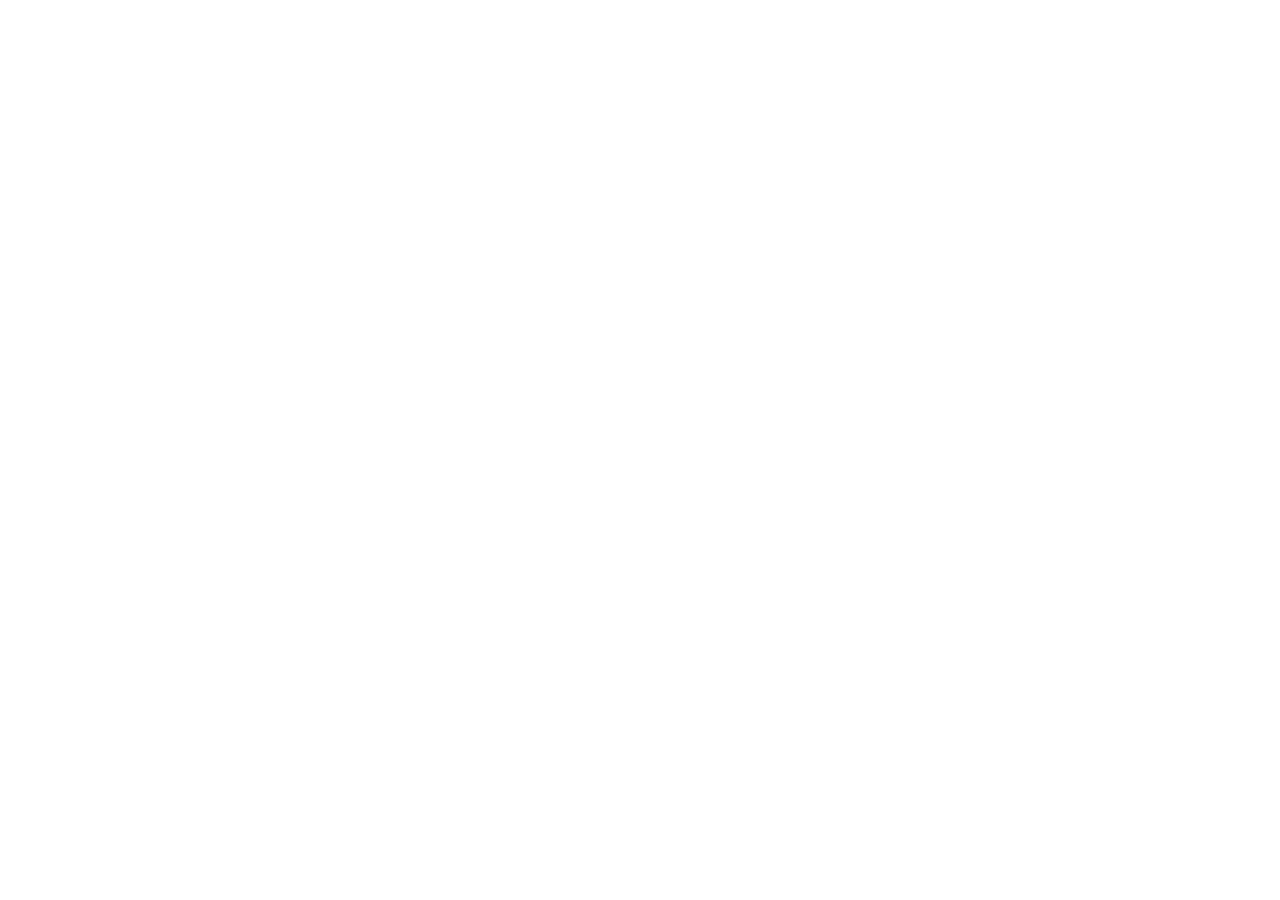
==== docs/index.html @ 136b8505 "public folder" ====
<!DOCTYPE html>
<html lang="en">

<head>
  <meta charset="UTF-8">
  <meta name="viewport" content="width=device-width, initial-scale=1.0">
  <meta http-equiv="refresh" content="0;URL='https://play.google.com/apps/testing/com.byodns'" />
  <title>BYODNS</title>
</head>

<body>BYODNS</body>

</html>
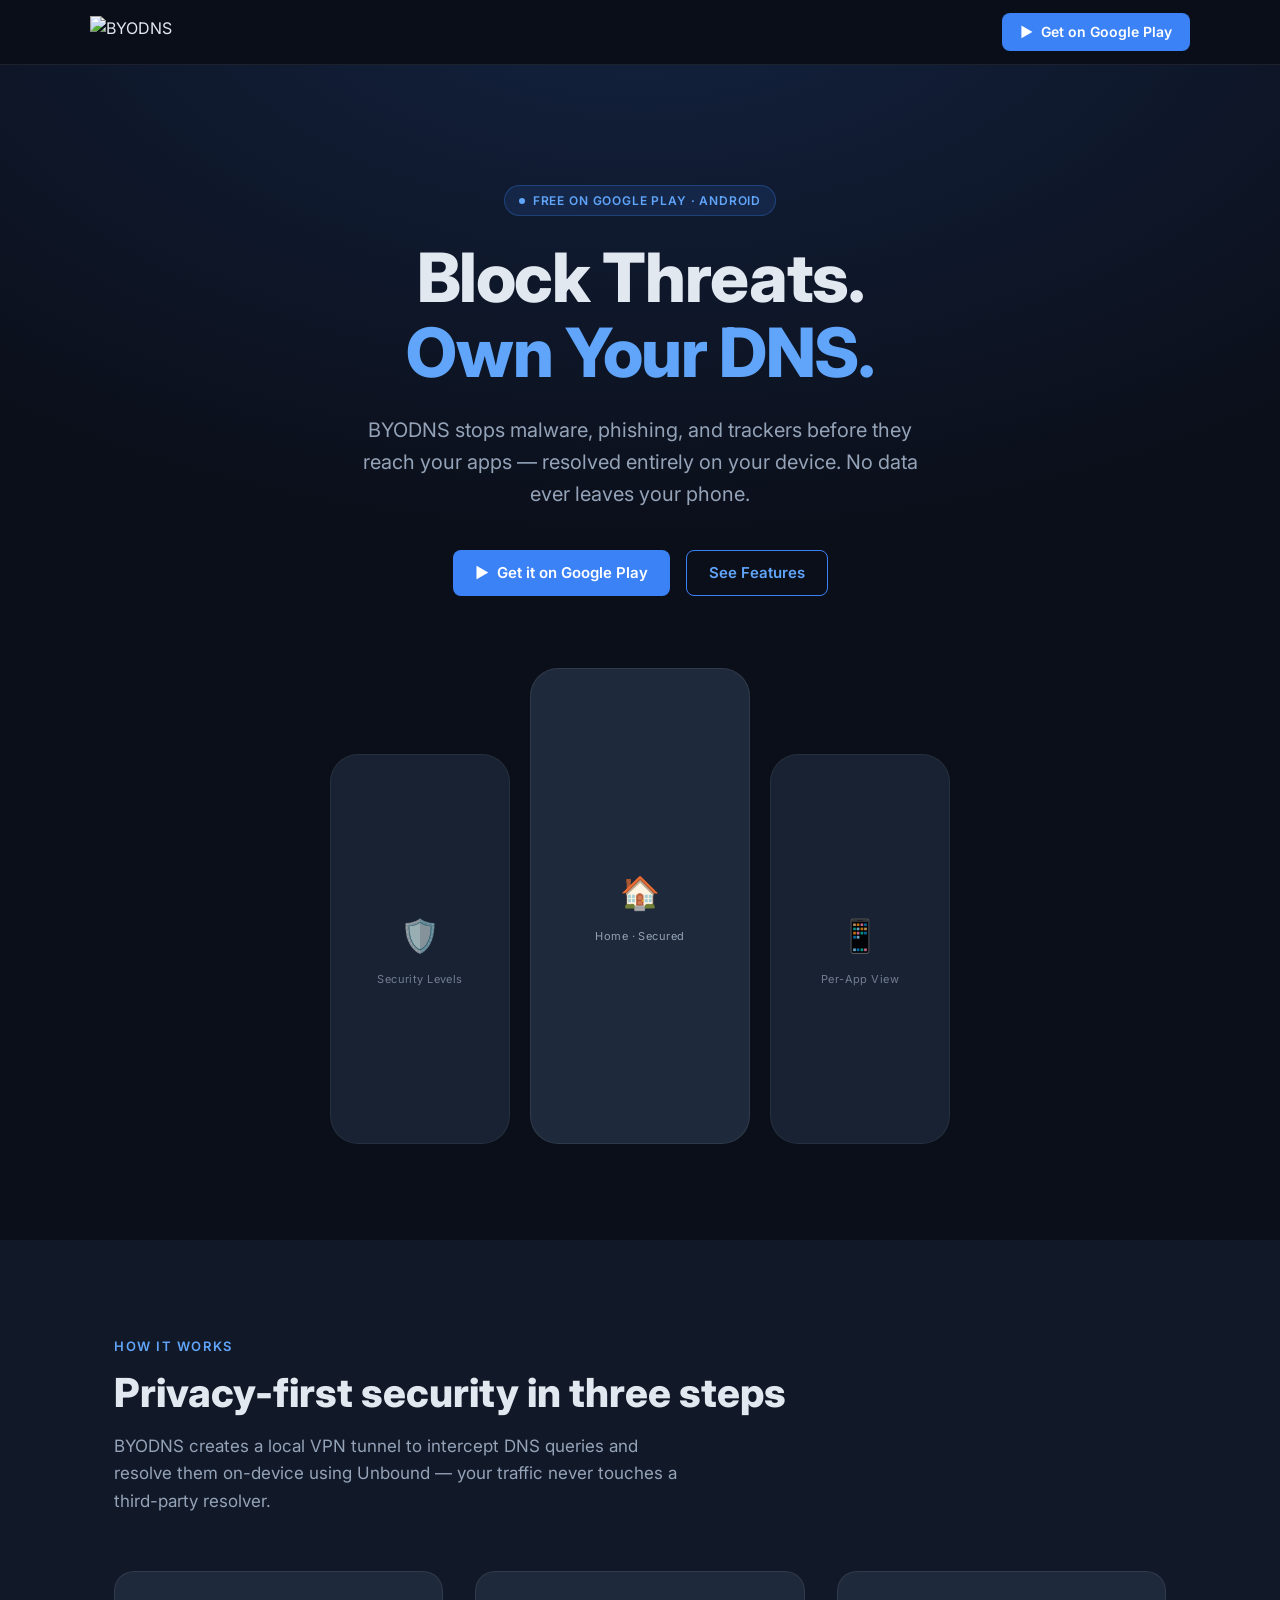
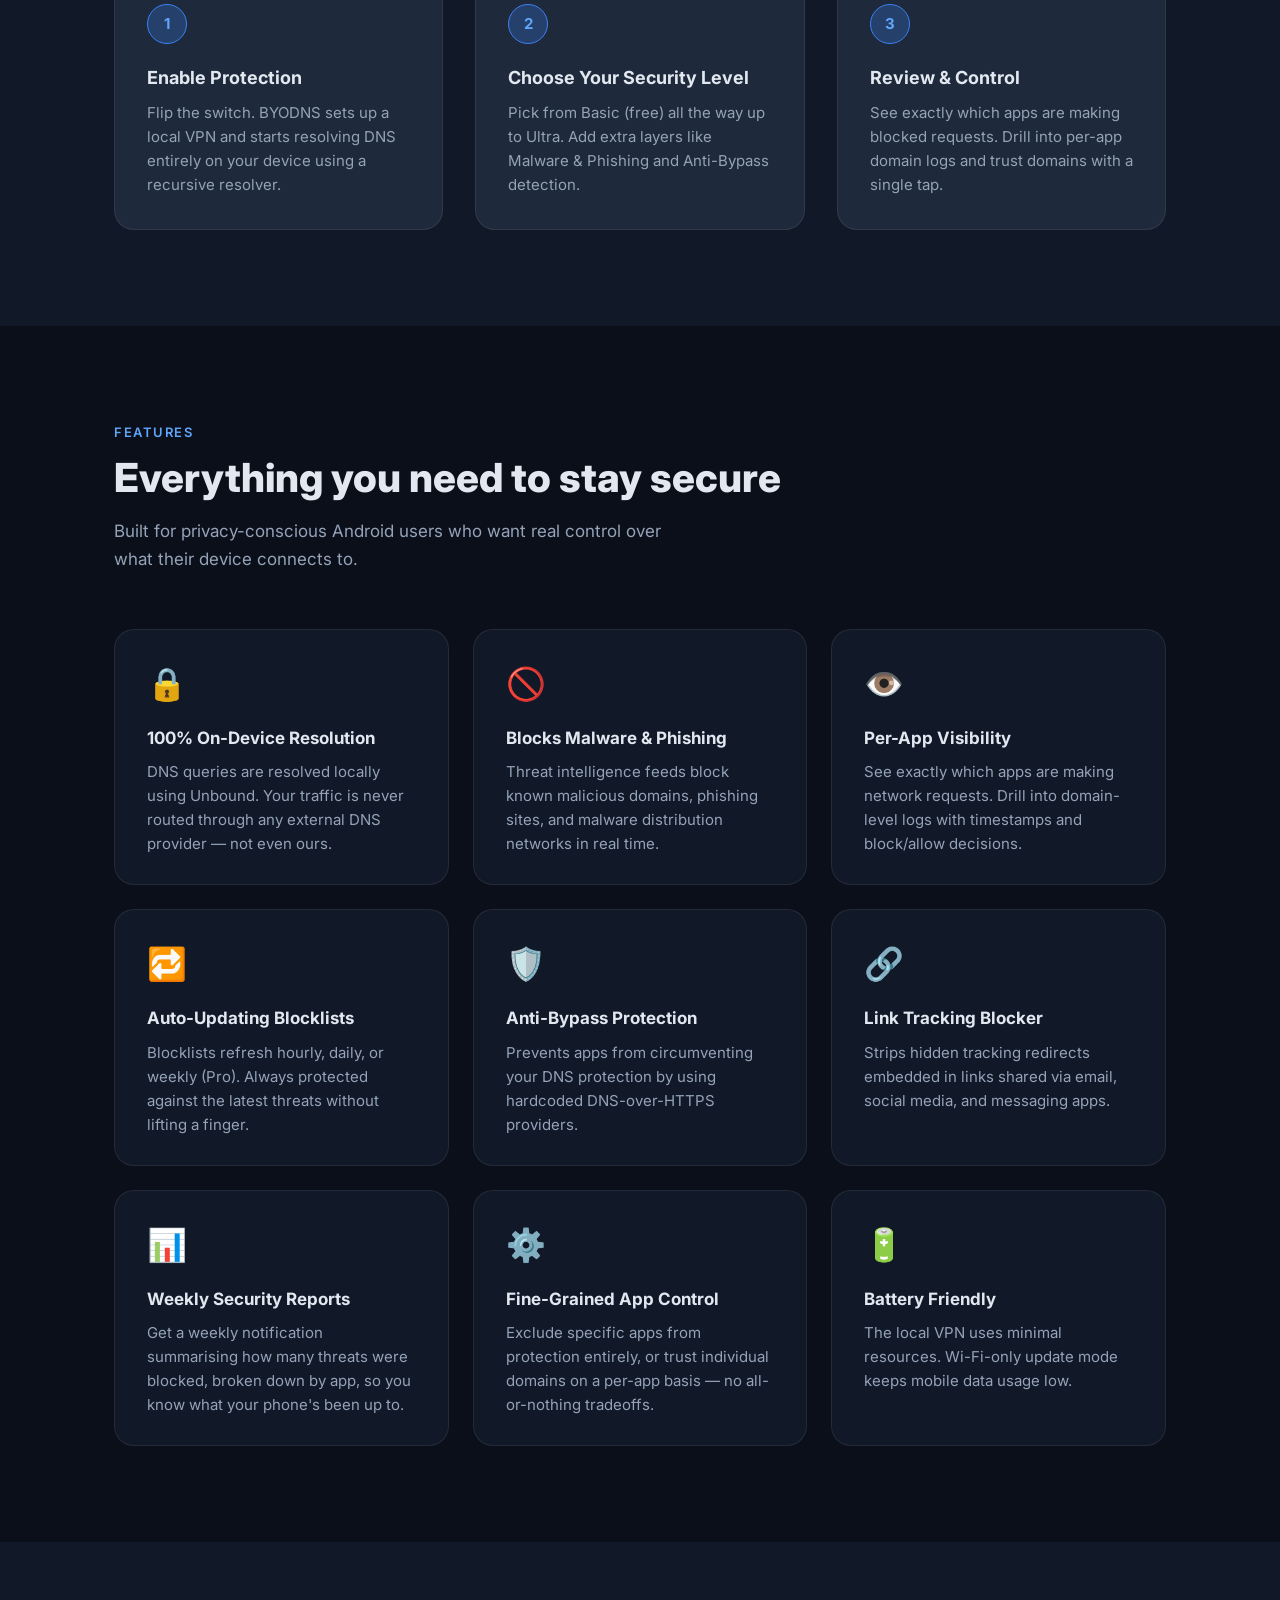
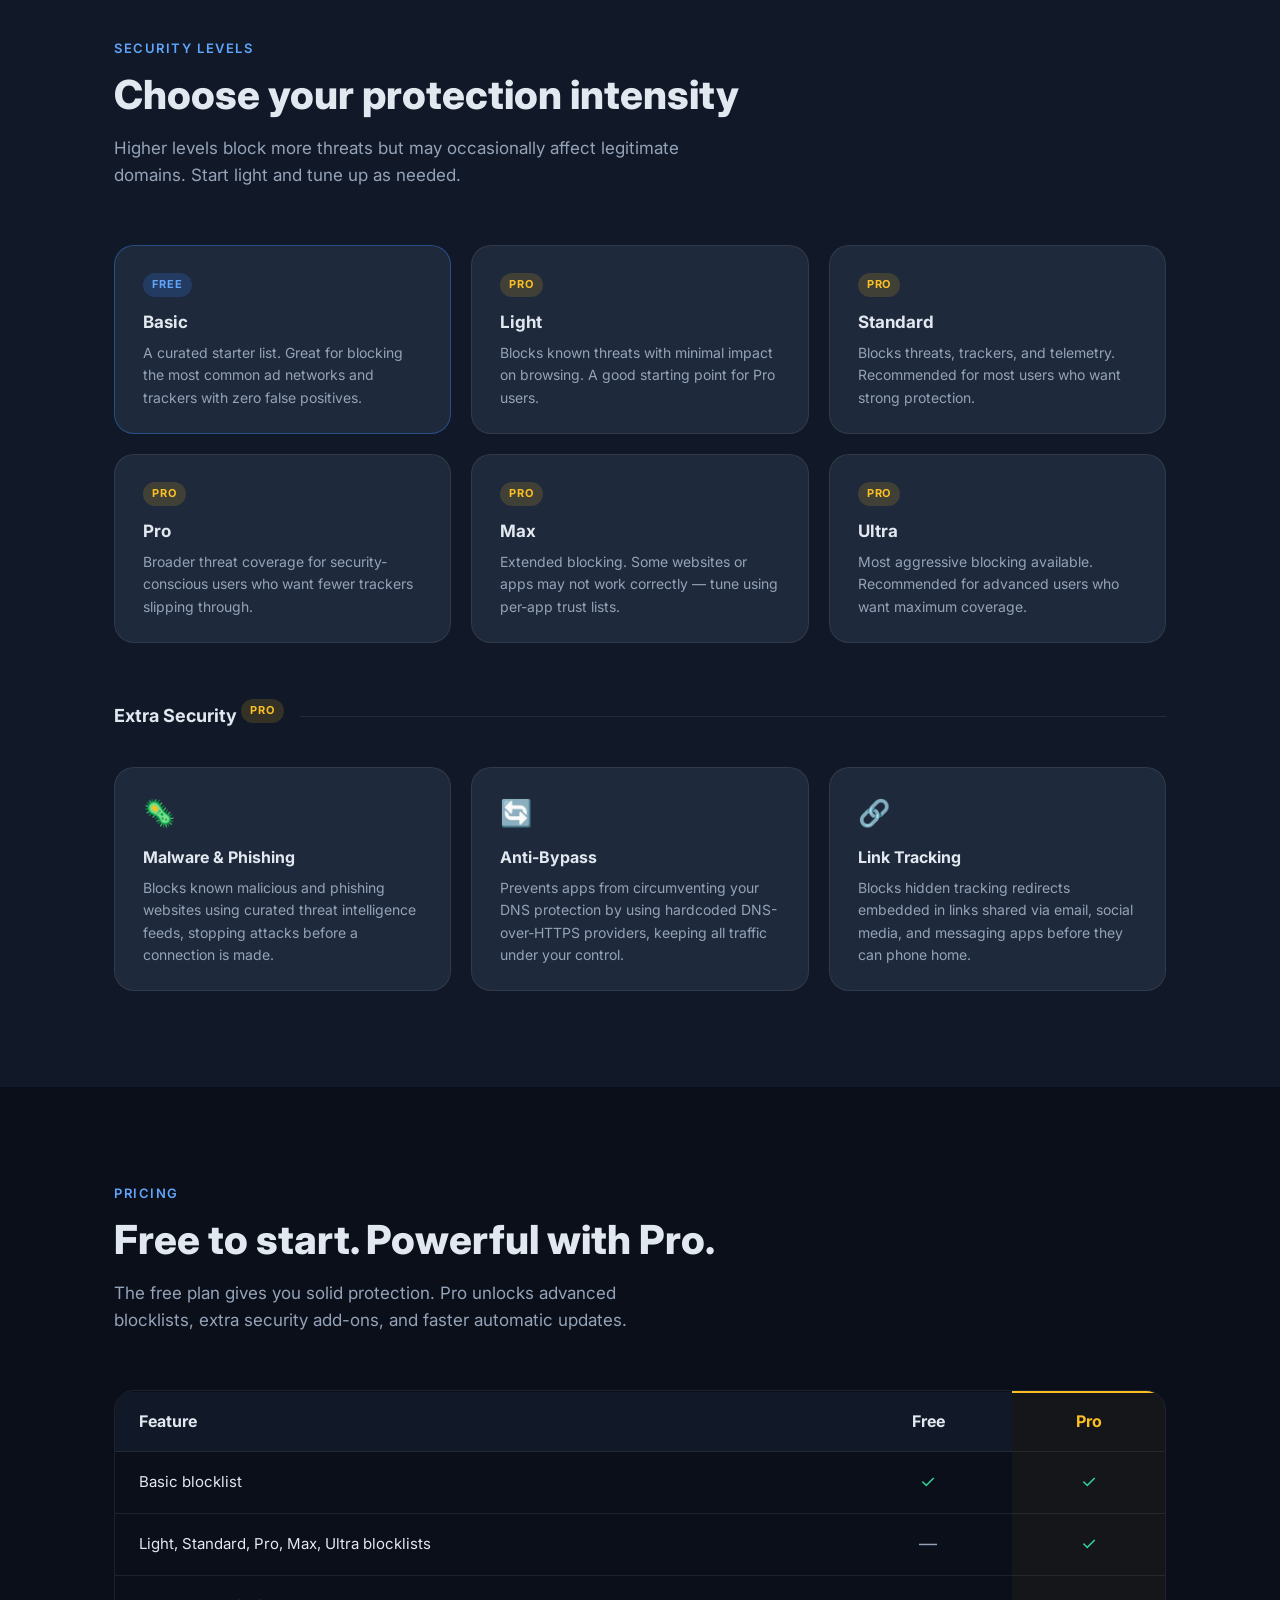
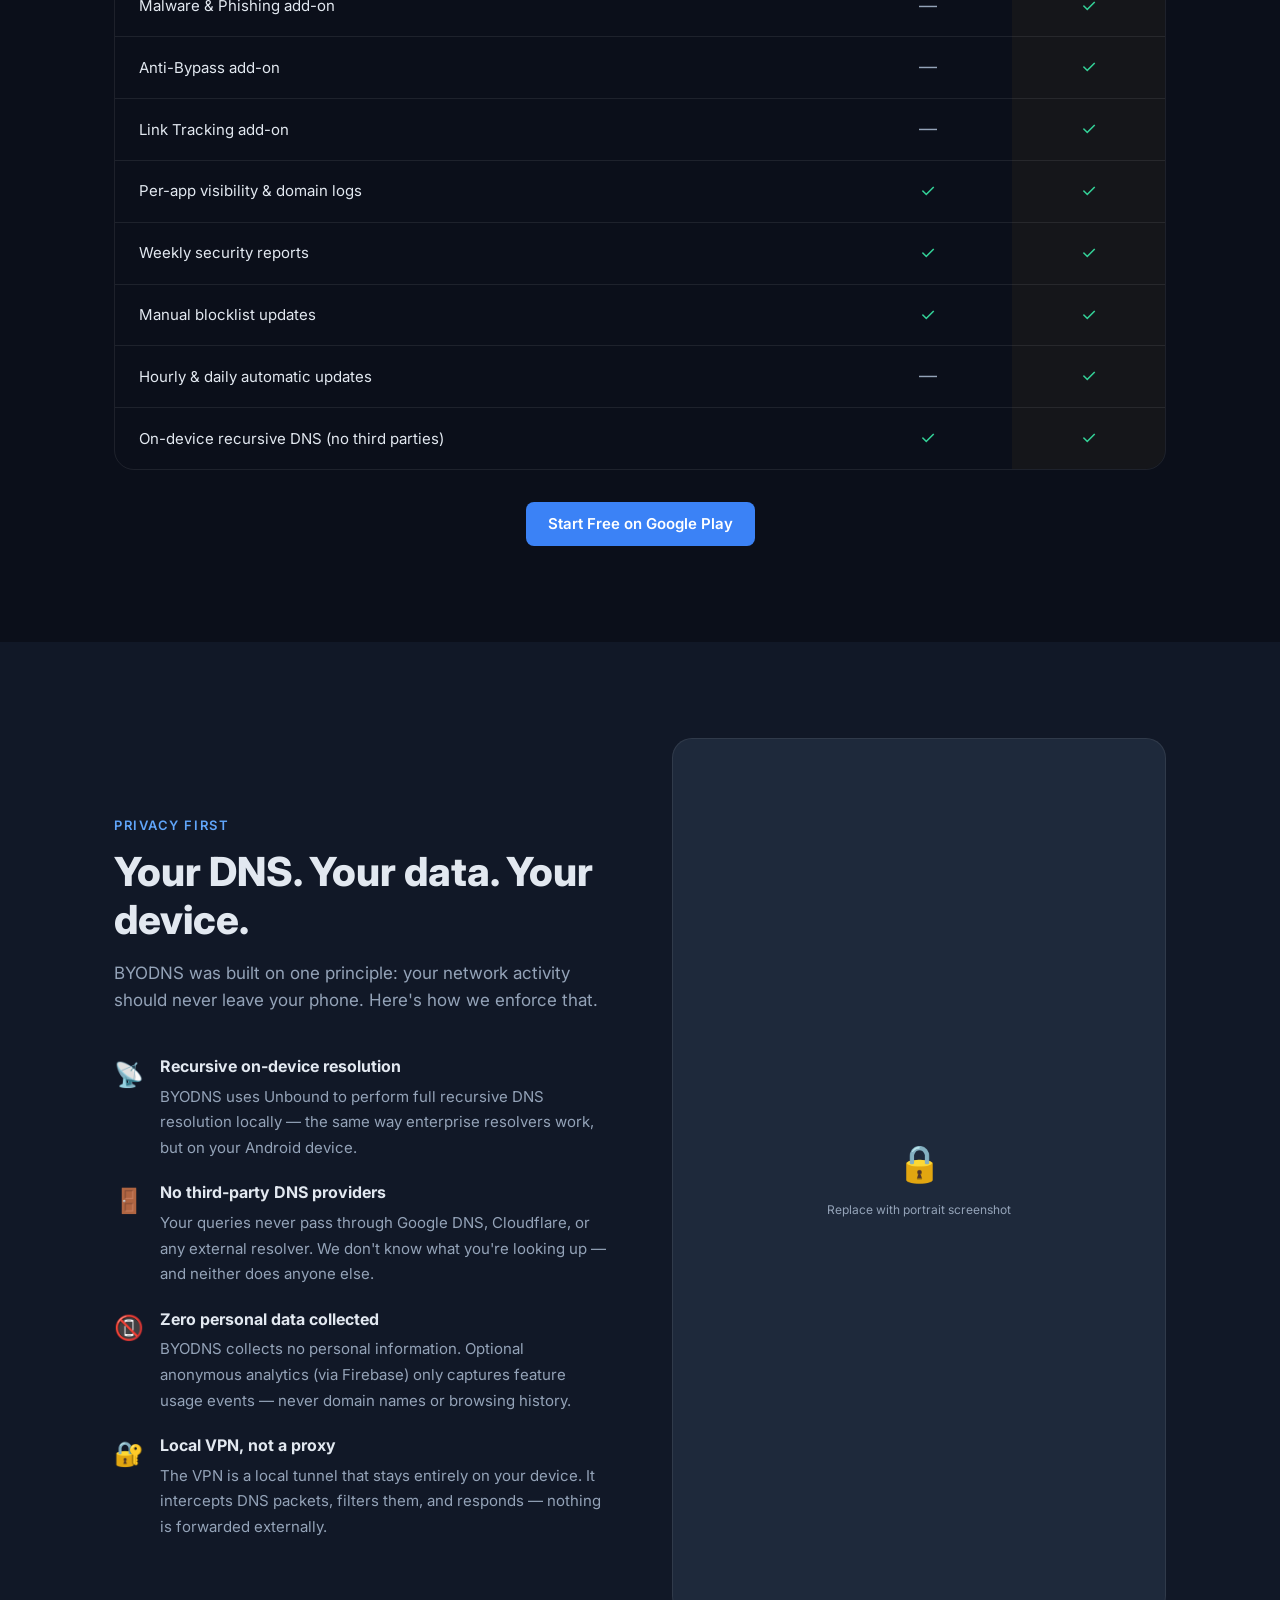
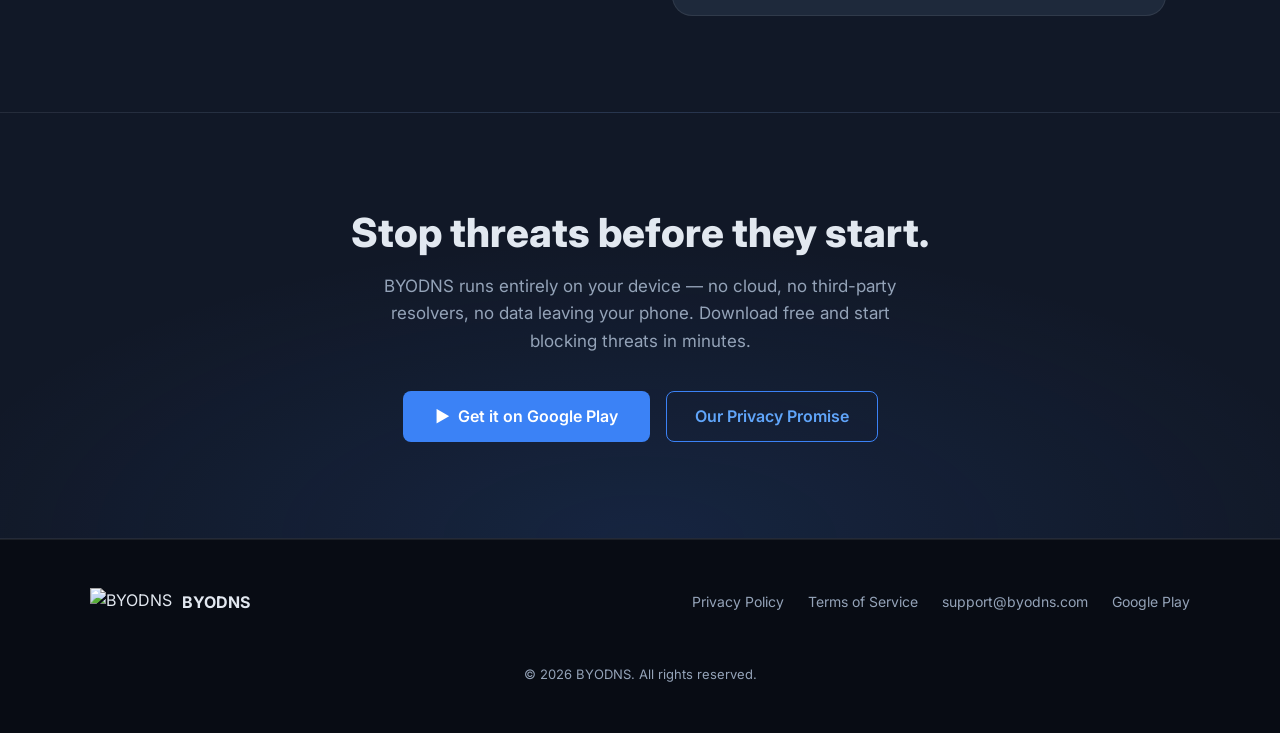
==== commit 303a3b7b: "convert txt to html" ====
--- a/docs/index.html
+++ b/docs/index.html
@@ -2,12 +2,1114 @@
 <html lang="en">
 
 <head>
-  <meta charset="UTF-8">
-  <meta name="viewport" content="width=device-width, initial-scale=1.0">
-  <meta http-equiv="refresh" content="0;URL='https://play.google.com/apps/testing/com.byodns'" />
-  <title>BYODNS</title>
+  <meta charset="UTF-8" />
+  <meta name="viewport" content="width=device-width, initial-scale=1.0" />
+  <title>BYODNS — On-Device DNS Security for Android</title>
+  <meta name="description"
+    content="BYODNS stops malware, phishing, and trackers before they reach your apps — using a fully on-device recursive DNS resolver. No data ever leaves your phone." />
+  <link rel="canonical" href="https://www.byodns.com/" />
+
+  <!-- Open Graph -->
+  <meta property="og:type" content="website" />
+  <meta property="og:url" content="https://www.byodns.com/" />
+  <meta property="og:title" content="BYODNS — On-Device DNS Security for Android" />
+  <meta property="og:description"
+    content="Block malware, phishing, and trackers directly on your device. No third-party DNS. No data leaves your phone." />
+  <meta property="og:image" content="https://www.byodns.com/byodns-icon.svg" />
+
+  <!-- Favicon -->
+  <link rel="icon" href="byodns-icon.svg" type="image/svg+xml" />
+
+  <link rel="preconnect" href="https://fonts.googleapis.com" />
+  <link rel="preconnect" href="https://fonts.gstatic.com" crossorigin />
+  <link href="https://fonts.googleapis.com/css2?family=Inter:wght@400;500;600;700;800&display=swap" rel="stylesheet" />
+  <style>
+    /* RESET & BASE */
+    *,
+    *::before,
+    *::after {
+      box-sizing: border-box;
+      margin: 0;
+      padding: 0;
+    }
+
+    html {
+      scroll-behavior: smooth;
+    }
+
+    body {
+      font-family: 'Inter', sans-serif;
+      background: #0b0f1a;
+      color: #e2e8f0;
+      line-height: 1.6;
+    }
+
+    a {
+      color: inherit;
+      text-decoration: none;
+    }
+
+    img {
+      display: block;
+      max-width: 100%;
+    }
+
+    /* TOKENS */
+    :root {
+      --accent: #3b82f6;
+      --accent-light: #60a5fa;
+      --accent-glow: rgba(59, 130, 246, 0.25);
+      --surface: #111827;
+      --surface2: #1e293b;
+      --border: rgba(255, 255, 255, 0.08);
+      --text-muted: #94a3b8;
+      --radius: 12px;
+      --radius-lg: 20px;
+    }
+
+    /* LAYOUT */
+    .container {
+      max-width: 1100px;
+      margin: 0 auto;
+      padding: 0 24px;
+    }
+
+    section {
+      padding: 96px 0;
+    }
+
+    .section-label {
+      font-size: 13px;
+      font-weight: 600;
+      letter-spacing: .12em;
+      text-transform: uppercase;
+      color: var(--accent-light);
+      margin-bottom: 12px;
+    }
+
+    h2 {
+      font-size: clamp(28px, 4vw, 40px);
+      font-weight: 800;
+      line-height: 1.2;
+      margin-bottom: 16px;
+    }
+
+    .section-desc {
+      font-size: 17px;
+      color: var(--text-muted);
+      max-width: 580px;
+      margin-bottom: 56px;
+    }
+
+    /* NAV */
+    nav {
+      position: sticky;
+      top: 0;
+      z-index: 100;
+      background: rgba(11, 15, 26, 0.85);
+      backdrop-filter: blur(12px);
+      border-bottom: 1px solid var(--border);
+      padding: 0 24px;
+    }
+
+    .nav-inner {
+      max-width: 1100px;
+      margin: 0 auto;
+      display: flex;
+      align-items: center;
+      justify-content: space-between;
+      height: 64px;
+    }
+
+    .nav-logo {
+      display: flex;
+      align-items: center;
+      gap: 10px;
+    }
+
+    .nav-logo img {
+      height: 32px;
+    }
+
+    .nav-logo span {
+      font-size: 18px;
+      font-weight: 700;
+      letter-spacing: -.01em;
+    }
+
+    .btn {
+      display: inline-flex;
+      align-items: center;
+      gap: 8px;
+      padding: 10px 22px;
+      border-radius: 8px;
+      font-size: 15px;
+      font-weight: 600;
+      transition: opacity .15s, transform .15s;
+      cursor: pointer;
+      border: none;
+    }
+
+    .btn:hover {
+      opacity: .88;
+      transform: translateY(-1px);
+    }
+
+    .btn-primary {
+      background: var(--accent);
+      color: #fff;
+    }
+
+    .btn-outline {
+      background: transparent;
+      color: var(--accent-light);
+      border: 1.5px solid var(--accent);
+    }
+
+    /* HERO */
+    #hero {
+      padding: 120px 0 96px;
+      text-align: center;
+      background: radial-gradient(ellipse 80% 50% at 50% -10%, rgba(59, 130, 246, .18), transparent);
+    }
+
+    .hero-badge {
+      display: inline-flex;
+      align-items: center;
+      gap: 8px;
+      background: rgba(59, 130, 246, .12);
+      border: 1px solid rgba(59, 130, 246, .3);
+      color: var(--accent-light);
+      border-radius: 999px;
+      font-size: 12px;
+      font-weight: 600;
+      letter-spacing: .07em;
+      text-transform: uppercase;
+      padding: 5px 14px;
+      margin-bottom: 24px;
+    }
+
+    .hero-badge .dot {
+      width: 6px;
+      height: 6px;
+      border-radius: 50%;
+      background: var(--accent-light);
+      flex-shrink: 0;
+    }
+
+    #hero h1 {
+      font-size: clamp(38px, 6vw, 68px);
+      font-weight: 800;
+      line-height: 1.1;
+      letter-spacing: -.02em;
+      margin-bottom: 24px;
+    }
+
+    #hero h1 span {
+      color: var(--accent-light);
+    }
+
+    #hero .hero-sub {
+      font-size: clamp(16px, 2vw, 20px);
+      color: var(--text-muted);
+      max-width: 560px;
+      margin: 0 auto 40px;
+    }
+
+    .hero-ctas {
+      display: flex;
+      gap: 16px;
+      justify-content: center;
+      flex-wrap: wrap;
+      margin-bottom: 72px;
+    }
+
+    /* Hero phone strip */
+    .hero-phones {
+      display: flex;
+      gap: 20px;
+      justify-content: center;
+      align-items: flex-end;
+      flex-wrap: wrap;
+    }
+
+    .hero-phone {
+      background: var(--surface2);
+      border: 1px solid var(--border);
+      border-radius: 28px;
+      display: flex;
+      flex-direction: column;
+      align-items: center;
+      justify-content: center;
+      gap: 10px;
+      transition: transform .25s, border-color .25s;
+      overflow: hidden;
+    }
+
+    .hero-phone:hover {
+      transform: translateY(-8px);
+      border-color: rgba(59, 130, 246, .45);
+    }
+
+    /* Centre phone is taller / more prominent */
+    .hero-phone.main {
+      width: 220px;
+      aspect-ratio: 9/19.5;
+    }
+
+    .hero-phone.side {
+      width: 180px;
+      aspect-ratio: 9/19.5;
+      opacity: .75;
+    }
+
+    .hero-phone .ph-icon {
+      font-size: 32px;
+    }
+
+    .hero-phone .ph-label {
+      font-size: 11px;
+      color: var(--text-muted);
+      letter-spacing: .04em;
+    }
+
+    @media (max-width: 640px) {
+      .hero-phone.side {
+        display: none;
+      }
+
+      .hero-phone.main {
+        width: 200px;
+      }
+    }
+
+    /* HOW IT WORKS */
+    #how {
+      background: var(--surface);
+    }
+
+    .steps {
+      display: grid;
+      grid-template-columns: repeat(auto-fit, minmax(260px, 1fr));
+      gap: 32px;
+    }
+
+    .step {
+      background: var(--surface2);
+      border: 1px solid var(--border);
+      border-radius: var(--radius-lg);
+      padding: 32px;
+      position: relative;
+      transition: border-color .2s, transform .2s;
+    }
+
+    .step:hover {
+      border-color: rgba(59, 130, 246, .45);
+      transform: translateY(-4px);
+    }
+
+    .step-num {
+      width: 40px;
+      height: 40px;
+      border-radius: 50%;
+      background: var(--accent-glow);
+      border: 1.5px solid var(--accent);
+      display: flex;
+      align-items: center;
+      justify-content: center;
+      font-size: 15px;
+      font-weight: 700;
+      color: var(--accent-light);
+      margin-bottom: 20px;
+    }
+
+    .step h3 {
+      font-size: 18px;
+      font-weight: 700;
+      margin-bottom: 8px;
+    }
+
+    .step p {
+      font-size: 15px;
+      color: var(--text-muted);
+    }
+
+    /* Screenshot cards (privacy section) */
+    .screenshot-card {
+      flex: 1 1 220px;
+      max-width: 260px;
+      background: var(--surface2);
+      border: 1px solid var(--border);
+      border-radius: var(--radius-lg);
+      aspect-ratio: 9/19.5;
+      display: flex;
+      flex-direction: column;
+      align-items: center;
+      justify-content: center;
+      gap: 8px;
+      padding: 20px;
+    }
+
+    .screenshot-card .sc-label {
+      font-size: 12px;
+      color: var(--text-muted);
+    }
+
+    /* FEATURES */
+    #features {}
+
+    .features-grid {
+      display: grid;
+      grid-template-columns: repeat(auto-fit, minmax(300px, 1fr));
+      gap: 24px;
+    }
+
+    .feature-card {
+      background: var(--surface);
+      border: 1px solid var(--border);
+      border-radius: var(--radius-lg);
+      padding: 28px 32px;
+      transition: border-color .2s, transform .2s;
+    }
+
+    .feature-card:hover {
+      border-color: var(--accent);
+      transform: translateY(-4px);
+    }
+
+    .feature-icon {
+      font-size: 32px;
+      margin-bottom: 16px;
+    }
+
+    .feature-card h3 {
+      font-size: 17px;
+      font-weight: 700;
+      margin-bottom: 8px;
+    }
+
+    .feature-card p {
+      font-size: 15px;
+      color: var(--text-muted);
+    }
+
+    /* SECURITY LEVELS */
+    #levels {
+      background: var(--surface);
+    }
+
+    .levels-grid {
+      display: grid;
+      grid-template-columns: repeat(auto-fit, minmax(280px, 1fr));
+      gap: 20px;
+    }
+
+    .level-card {
+      background: var(--surface2);
+      border: 1px solid var(--border);
+      border-radius: var(--radius-lg);
+      padding: 24px 28px;
+      transition: border-color .2s, transform .2s;
+    }
+
+    .level-card:hover {
+      border-color: rgba(59, 130, 246, .4);
+      transform: translateY(-3px);
+    }
+
+    .level-card.free {
+      border-color: rgba(59, 130, 246, .4);
+    }
+
+    /* Extra Security add-ons */
+    .addons-divider {
+      margin: 56px 0 32px;
+      display: flex;
+      align-items: center;
+      gap: 16px;
+    }
+
+    .addons-divider h3 {
+      font-size: 18px;
+      font-weight: 700;
+      white-space: nowrap;
+    }
+
+    .addons-divider::after {
+      content: '';
+      flex: 1;
+      height: 1px;
+      background: var(--border);
+    }
+
+    .addons-grid {
+      display: grid;
+      grid-template-columns: repeat(auto-fit, minmax(280px, 1fr));
+      gap: 20px;
+    }
+
+    .addon-card {
+      background: var(--surface2);
+      border: 1px solid var(--border);
+      border-radius: var(--radius-lg);
+      padding: 24px 28px;
+      transition: border-color .2s, transform .2s;
+    }
+
+    .addon-card:hover {
+      border-color: rgba(251, 191, 36, .35);
+      transform: translateY(-3px);
+    }
+
+    .addon-icon {
+      font-size: 26px;
+      margin-bottom: 12px;
+    }
+
+    .addon-card h4 {
+      font-size: 16px;
+      font-weight: 700;
+      margin-bottom: 6px;
+    }
+
+    .addon-card p {
+      font-size: 14px;
+      color: var(--text-muted);
+    }
+
+    .level-badge {
+      display: inline-block;
+      font-size: 11px;
+      font-weight: 700;
+      letter-spacing: .08em;
+      text-transform: uppercase;
+      padding: 3px 9px;
+      border-radius: 20px;
+      margin-bottom: 12px;
+    }
+
+    .badge-free {
+      background: rgba(59, 130, 246, .2);
+      color: var(--accent-light);
+    }
+
+    .badge-pro {
+      background: rgba(251, 191, 36, .15);
+      color: #fbbf24;
+    }
+
+    .level-card h3 {
+      font-size: 17px;
+      font-weight: 700;
+      margin-bottom: 6px;
+    }
+
+    .level-card p {
+      font-size: 14px;
+      color: var(--text-muted);
+    }
+
+    /* PRICING */
+    #pricing {}
+
+    .pricing-table {
+      border: 1px solid var(--border);
+      border-radius: var(--radius-lg);
+      overflow: hidden;
+    }
+
+    .pricing-table table {
+      width: 100%;
+      border-collapse: collapse;
+    }
+
+    .pricing-table th,
+    .pricing-table td {
+      padding: 16px 24px;
+      text-align: left;
+      border-bottom: 1px solid var(--border);
+      font-size: 15px;
+    }
+
+    .pricing-table thead th {
+      background: var(--surface);
+      font-size: 16px;
+      font-weight: 700;
+    }
+
+    /* Highlight the Pro column */
+    .pricing-table th.col-pro,
+    .pricing-table td.col-pro {
+      background: rgba(251, 191, 36, .04);
+    }
+
+    .pricing-table thead th.col-pro {
+      border-top: 2px solid #fbbf24;
+    }
+
+    .pricing-table thead th:not(:first-child) {
+      text-align: center;
+    }
+
+    .pricing-table tbody td:not(:first-child) {
+      text-align: center;
+    }
+
+    /* CTA BANNER */
+    #cta {
+      text-align: center;
+      background: radial-gradient(ellipse 80% 100% at 50% 100%, rgba(59, 130, 246, .12) 0%, transparent 70%),
+        var(--surface);
+      border-top: 1px solid var(--border);
+      border-bottom: 1px solid var(--border);
+    }
+
+    .cta-title {
+      font-size: clamp(26px, 4vw, 40px);
+      font-weight: 800;
+      line-height: 1.2;
+      margin-bottom: 16px;
+    }
+
+    .cta-sub {
+      font-size: 17px;
+      color: var(--text-muted);
+      max-width: 520px;
+      margin: 0 auto 36px;
+    }
+
+    .pricing-table tbody tr:last-child td {
+      border-bottom: none;
+    }
+
+    .pricing-table tbody tr:hover td {
+      background: rgba(255, 255, 255, .02);
+    }
+
+    .check {
+      color: #34d399;
+      font-size: 18px;
+    }
+
+    .cross {
+      color: var(--text-muted);
+      font-size: 18px;
+    }
+
+    .col-pro {
+      color: #fbbf24;
+    }
+
+    .pricing-cta {
+      margin-top: 32px;
+      text-align: center;
+    }
+
+    /* PRIVACY */
+    #privacy {
+      background: var(--surface);
+    }
+
+    .privacy-inner {
+      display: grid;
+      grid-template-columns: 1fr 1fr;
+      gap: 64px;
+      align-items: center;
+    }
+
+    .privacy-inner .screenshot-card {
+      max-width: 100%;
+      flex: none;
+      width: 100%;
+      aspect-ratio: 9/16;
+    }
+
+    .privacy-points {
+      list-style: none;
+      display: flex;
+      flex-direction: column;
+      gap: 20px;
+    }
+
+    .privacy-points li {
+      display: flex;
+      gap: 16px;
+      align-items: flex-start;
+    }
+
+    .privacy-points .pi {
+      font-size: 24px;
+      flex-shrink: 0;
+      margin-top: 2px;
+    }
+
+    .privacy-points strong {
+      display: block;
+      font-size: 16px;
+      margin-bottom: 4px;
+    }
+
+    .privacy-points span {
+      font-size: 15px;
+      color: var(--text-muted);
+    }
+
+    /* FOOTER */
+    footer {
+      background: #080c14;
+      border-top: 1px solid var(--border);
+      padding: 48px 24px;
+    }
+
+    .footer-inner {
+      max-width: 1100px;
+      margin: 0 auto;
+      display: flex;
+      align-items: center;
+      justify-content: space-between;
+      flex-wrap: wrap;
+      gap: 24px;
+    }
+
+    .footer-logo {
+      display: flex;
+      align-items: center;
+      gap: 10px;
+    }
+
+    .footer-logo img {
+      height: 28px;
+    }
+
+    .footer-logo span {
+      font-size: 16px;
+      font-weight: 700;
+    }
+
+    .footer-links {
+      display: flex;
+      gap: 24px;
+      flex-wrap: wrap;
+    }
+
+    .footer-links a {
+      font-size: 14px;
+      color: var(--text-muted);
+      transition: color .15s;
+    }
+
+    .footer-links a:hover {
+      color: #fff;
+    }
+
+    .footer-copy {
+      font-size: 13px;
+      color: var(--text-muted);
+      width: 100%;
+      text-align: center;
+      padding-top: 24px;
+    }
+
+    /* RESPONSIVE */
+    @media (max-width: 768px) {
+      section {
+        padding: 72px 0;
+      }
+
+      #hero {
+        padding: 80px 0 64px;
+      }
+
+      .privacy-inner {
+        grid-template-columns: 1fr;
+      }
+
+      .privacy-inner .screenshot-card {
+        display: none;
+      }
+
+      .pricing-table th,
+      .pricing-table td {
+        padding: 12px 16px;
+        font-size: 13px;
+      }
+    }
+  </style>
 </head>
 
-<body>BYODNS</body>
+<body>
+
+  <!-- NAV -->
+  <nav>
+    <div class="nav-inner">
+      <a href="#hero" class="nav-logo" aria-label="BYODNS home">
+        <img src="byodns-logo.svg" alt="BYODNS" />
+      </a>
+      <a href="https://play.google.com/store/apps/details?id=com.byodns" target="_blank" rel="noopener"
+        class="btn btn-primary" style="font-size:14px;padding:8px 18px;">
+        &#9654;&nbsp; Get on Google Play
+      </a>
+    </div>
+  </nav>
+
+  <!-- HERO -->
+  <section id="hero">
+    <div class="container">
+      <div class="hero-badge">
+        <span class="dot"></span>
+        Free on Google Play &middot; Android
+      </div>
+      <h1>Block Threats.<br /><span>Own Your DNS.</span></h1>
+      <p class="hero-sub">BYODNS stops malware, phishing, and trackers before they reach your apps — resolved
+        entirely on your device. No data ever leaves your phone.</p>
+      <div class="hero-ctas">
+        <a href="https://play.google.com/store/apps/details?id=com.byodns" target="_blank" rel="noopener"
+          class="btn btn-primary">&#9654;&nbsp; Get it on Google Play</a>
+        <a href="#features" class="btn btn-outline">See Features</a>
+      </div>
+
+      <!-- Phone mockup strip — replace emoji placeholders with real <img> screenshots -->
+      <div class="hero-phones">
+        <div class="hero-phone side">
+          <span class="ph-icon">🛡️</span>
+          <span class="ph-label">Security Levels</span>
+        </div>
+        <div class="hero-phone main">
+          <span class="ph-icon">🏠</span>
+          <span class="ph-label">Home · Secured</span>
+        </div>
+        <div class="hero-phone side">
+          <span class="ph-icon">📱</span>
+          <span class="ph-label">Per-App View</span>
+        </div>
+      </div>
+    </div>
+  </section>
+
+  <!-- HOW IT WORKS -->
+  <section id="how">
+    <div class="container">
+      <p class="section-label">How It Works</p>
+      <h2>Privacy-first security in three steps</h2>
+      <p class="section-desc">BYODNS creates a local VPN tunnel to intercept DNS queries and resolve them on-device
+        using Unbound — your traffic never touches a third-party resolver.</p>
+      <div class="steps">
+        <div class="step">
+          <div class="step-num">1</div>
+          <h3>Enable Protection</h3>
+          <p>Flip the switch. BYODNS sets up a local VPN and starts resolving DNS entirely on your device using a
+            recursive resolver.</p>
+        </div>
+        <div class="step">
+          <div class="step-num">2</div>
+          <h3>Choose Your Security Level</h3>
+          <p>Pick from Basic (free) all the way up to Ultra. Add extra layers like Malware &amp; Phishing and
+            Anti-Bypass detection.</p>
+        </div>
+        <div class="step">
+          <div class="step-num">3</div>
+          <h3>Review &amp; Control</h3>
+          <p>See exactly which apps are making blocked requests. Drill into per-app domain logs and trust domains with a
+            single tap.</p>
+        </div>
+      </div>
+
+    </div>
+  </section>
+
+  <!-- FEATURES -->
+  <section id="features">
+    <div class="container">
+      <p class="section-label">Features</p>
+      <h2>Everything you need to stay secure</h2>
+      <p class="section-desc">Built for privacy-conscious Android users who want real control over what their device
+        connects to.</p>
+      <div class="features-grid">
+        <div class="feature-card">
+          <div class="feature-icon">🔒</div>
+          <h3>100% On-Device Resolution</h3>
+          <p>DNS queries are resolved locally using Unbound. Your traffic is never routed through any external DNS
+            provider — not even ours.</p>
+        </div>
+        <div class="feature-card">
+          <div class="feature-icon">🚫</div>
+          <h3>Blocks Malware &amp; Phishing</h3>
+          <p>Threat intelligence feeds block known malicious domains, phishing sites, and malware distribution networks
+            in real time.</p>
+        </div>
+        <div class="feature-card">
+          <div class="feature-icon">👁️</div>
+          <h3>Per-App Visibility</h3>
+          <p>See exactly which apps are making network requests. Drill into domain-level logs with timestamps and
+            block/allow decisions.</p>
+        </div>
+        <div class="feature-card">
+          <div class="feature-icon">🔁</div>
+          <h3>Auto-Updating Blocklists</h3>
+          <p>Blocklists refresh hourly, daily, or weekly (Pro). Always protected against the latest threats without
+            lifting a finger.</p>
+        </div>
+        <div class="feature-card">
+          <div class="feature-icon">🛡️</div>
+          <h3>Anti-Bypass Protection</h3>
+          <p>Prevents apps from circumventing your DNS protection by using hardcoded DNS-over-HTTPS providers.</p>
+        </div>
+        <div class="feature-card">
+          <div class="feature-icon">🔗</div>
+          <h3>Link Tracking Blocker</h3>
+          <p>Strips hidden tracking redirects embedded in links shared via email, social media, and messaging apps.</p>
+        </div>
+        <div class="feature-card">
+          <div class="feature-icon">📊</div>
+          <h3>Weekly Security Reports</h3>
+          <p>Get a weekly notification summarising how many threats were blocked, broken down by app, so you know what
+            your phone's been up to.</p>
+        </div>
+        <div class="feature-card">
+          <div class="feature-icon">⚙️</div>
+          <h3>Fine-Grained App Control</h3>
+          <p>Exclude specific apps from protection entirely, or trust individual domains on a per-app basis — no
+            all-or-nothing tradeoffs.</p>
+        </div>
+        <div class="feature-card">
+          <div class="feature-icon">🔋</div>
+          <h3>Battery Friendly</h3>
+          <p>The local VPN uses minimal resources. Wi-Fi-only update mode keeps mobile data usage low.</p>
+        </div>
+      </div>
+    </div>
+  </section>
+
+  <!-- SECURITY LEVELS -->
+  <section id="levels">
+    <div class="container">
+      <p class="section-label">Security Levels</p>
+      <h2>Choose your protection intensity</h2>
+      <p class="section-desc">Higher levels block more threats but may occasionally affect legitimate domains. Start
+        light and tune up as needed.</p>
+      <div class="levels-grid">
+        <div class="level-card free">
+          <span class="level-badge badge-free">Free</span>
+          <h3>Basic</h3>
+          <p>A curated starter list. Great for blocking the most common ad networks and trackers with zero false
+            positives.</p>
+        </div>
+        <div class="level-card">
+          <span class="level-badge badge-pro">Pro</span>
+          <h3>Light</h3>
+          <p>Blocks known threats with minimal impact on browsing. A good starting point for Pro users.</p>
+        </div>
+        <div class="level-card">
+          <span class="level-badge badge-pro">Pro</span>
+          <h3>Standard</h3>
+          <p>Blocks threats, trackers, and telemetry. Recommended for most users who want strong protection.</p>
+        </div>
+        <div class="level-card">
+          <span class="level-badge badge-pro">Pro</span>
+          <h3>Pro</h3>
+          <p>Broader threat coverage for security-conscious users who want fewer trackers slipping through.</p>
+        </div>
+        <div class="level-card">
+          <span class="level-badge badge-pro">Pro</span>
+          <h3>Max</h3>
+          <p>Extended blocking. Some websites or apps may not work correctly — tune using per-app trust lists.</p>
+        </div>
+        <div class="level-card">
+          <span class="level-badge badge-pro">Pro</span>
+          <h3>Ultra</h3>
+          <p>Most aggressive blocking available. Recommended for advanced users who want maximum coverage.</p>
+        </div>
+      </div>
+
+      <!-- Extra Security add-ons -->
+      <div class="addons-divider">
+        <h3>Extra Security <span class="level-badge badge-pro" style="vertical-align:middle;">Pro</span></h3>
+      </div>
+      <div class="addons-grid">
+        <div class="addon-card">
+          <div class="addon-icon">🦠</div>
+          <h4>Malware &amp; Phishing</h4>
+          <p>Blocks known malicious and phishing websites using curated threat intelligence feeds, stopping attacks
+            before a connection is made.</p>
+        </div>
+        <div class="addon-card">
+          <div class="addon-icon">🔄</div>
+          <h4>Anti-Bypass</h4>
+          <p>Prevents apps from circumventing your DNS protection by using hardcoded DNS-over-HTTPS providers, keeping
+            all traffic under your control.</p>
+        </div>
+        <div class="addon-card">
+          <div class="addon-icon">🔗</div>
+          <h4>Link Tracking</h4>
+          <p>Blocks hidden tracking redirects embedded in links shared via email, social media, and messaging apps
+            before they can phone home.</p>
+        </div>
+      </div>
+    </div>
+  </section>
+
+  <!-- PRICING -->
+  <section id="pricing">
+    <div class="container">
+      <p class="section-label">Pricing</p>
+      <h2>Free to start. Powerful with Pro.</h2>
+      <p class="section-desc">The free plan gives you solid protection. Pro unlocks advanced blocklists, extra security
+        add-ons, and faster automatic updates.</p>
+      <div class="pricing-table">
+        <table>
+          <thead>
+            <tr>
+              <th>Feature</th>
+              <th>Free</th>
+              <th class="col-pro">Pro</th>
+            </tr>
+          </thead>
+          <tbody>
+            <tr>
+              <td>Basic blocklist</td>
+              <td><span class="check">✓</span></td>
+              <td class="col-pro"><span class="check">✓</span></td>
+            </tr>
+            <tr>
+              <td>Light, Standard, Pro, Max, Ultra blocklists</td>
+              <td><span class="cross">—</span></td>
+              <td class="col-pro"><span class="check">✓</span></td>
+            </tr>
+            <tr>
+              <td>Malware &amp; Phishing add-on</td>
+              <td><span class="cross">—</span></td>
+              <td class="col-pro"><span class="check">✓</span></td>
+            </tr>
+            <tr>
+              <td>Anti-Bypass add-on</td>
+              <td><span class="cross">—</span></td>
+              <td class="col-pro"><span class="check">✓</span></td>
+            </tr>
+            <tr>
+              <td>Link Tracking add-on</td>
+              <td><span class="cross">—</span></td>
+              <td class="col-pro"><span class="check">✓</span></td>
+            </tr>
+            <tr>
+              <td>Per-app visibility &amp; domain logs</td>
+              <td><span class="check">✓</span></td>
+              <td class="col-pro"><span class="check">✓</span></td>
+            </tr>
+            <tr>
+              <td>Weekly security reports</td>
+              <td><span class="check">✓</span></td>
+              <td class="col-pro"><span class="check">✓</span></td>
+            </tr>
+            <tr>
+              <td>Manual blocklist updates</td>
+              <td><span class="check">✓</span></td>
+              <td class="col-pro"><span class="check">✓</span></td>
+            </tr>
+            <tr>
+              <td>Hourly &amp; daily automatic updates</td>
+              <td><span class="cross">—</span></td>
+              <td class="col-pro"><span class="check">✓</span></td>
+            </tr>
+            <tr>
+              <td>On-device recursive DNS (no third parties)</td>
+              <td><span class="check">✓</span></td>
+              <td class="col-pro"><span class="check">✓</span></td>
+            </tr>
+          </tbody>
+        </table>
+      </div>
+      <div class="pricing-cta">
+        <a href="https://play.google.com/store/apps/details?id=com.byodns" target="_blank" rel="noopener"
+          class="btn btn-primary">Start Free on Google Play</a>
+      </div>
+    </div>
+  </section>
+
+  <!-- PRIVACY COMMITMENT -->
+  <section id="privacy">
+    <div class="container">
+      <div class="privacy-inner">
+        <div>
+          <p class="section-label">Privacy First</p>
+          <h2>Your DNS. Your data. Your device.</h2>
+          <p style="color:var(--text-muted);font-size:17px;margin-bottom:40px;">BYODNS was built on one principle: your
+            network activity should never leave your phone. Here's how we enforce that.</p>
+          <ul class="privacy-points">
+            <li>
+              <span class="pi">📡</span>
+              <div>
+                <strong>Recursive on-device resolution</strong>
+                <span>BYODNS uses Unbound to perform full recursive DNS resolution locally — the same way enterprise
+                  resolvers work, but on your Android device.</span>
+              </div>
+            </li>
+            <li>
+              <span class="pi">🚪</span>
+              <div>
+                <strong>No third-party DNS providers</strong>
+                <span>Your queries never pass through Google DNS, Cloudflare, or any external resolver. We don't know
+                  what you're looking up — and neither does anyone else.</span>
+              </div>
+            </li>
+            <li>
+              <span class="pi">📵</span>
+              <div>
+                <strong>Zero personal data collected</strong>
+                <span>BYODNS collects no personal information. Optional anonymous analytics (via Firebase) only captures
+                  feature usage events — never domain names or browsing history.</span>
+              </div>
+            </li>
+            <li>
+              <span class="pi">🔐</span>
+              <div>
+                <strong>Local VPN, not a proxy</strong>
+                <span>The VPN is a local tunnel that stays entirely on your device. It intercepts DNS packets, filters
+                  them, and responds — nothing is forwarded externally.</span>
+              </div>
+            </li>
+          </ul>
+        </div>
+        <div class="screenshot-card" style="max-width:100%;width:100%;aspect-ratio:9/16;flex:none;">
+          <!-- REPLACE: insert a portrait app screenshot here (e.g. home screen with protection active) -->
+          <span style="font-size:36px">🔒</span>
+          <span class="sc-label">Replace with portrait screenshot</span>
+        </div>
+      </div>
+    </div>
+  </section>
+
+  <!-- CTA BANNER -->
+  <section id="cta">
+    <div class="container">
+      <p class="cta-title">Stop threats before they start.</p>
+      <p class="cta-sub">BYODNS runs entirely on your device — no cloud, no third-party resolvers, no data leaving
+        your phone. Download free and start blocking threats in minutes.</p>
+      <div style="display:flex;gap:16px;justify-content:center;flex-wrap:wrap;">
+        <a href="https://play.google.com/store/apps/details?id=com.byodns" target="_blank" rel="noopener"
+          class="btn btn-primary" style="font-size:16px;padding:13px 32px;">&#9654;&nbsp; Get it on Google Play</a>
+        <a href="#privacy" class="btn btn-outline" style="font-size:16px;padding:12px 28px;">Our Privacy Promise</a>
+      </div>
+    </div>
+  </section>
+
+  <!-- FOOTER -->
+  <footer>
+    <div class="footer-inner">
+      <div class="footer-logo">
+        <img src="byodns-logo.svg" alt="BYODNS" />
+        <span>BYODNS</span>
+      </div>
+      <div class="footer-links">
+        <a href="privacy.html">Privacy Policy</a>
+        <a href="tos.html">Terms of Service</a>
+        <a href="mailto:support@byodns.com">support@byodns.com</a>
+        <a href="https://play.google.com/store/apps/details?id=com.byodns" target="_blank" rel="noopener">Google
+          Play</a>
+      </div>
+      <p class="footer-copy">&copy; 2026 BYODNS. All rights reserved.</p>
+    </div>
+  </footer>
+
+</body>
 
 </html>
